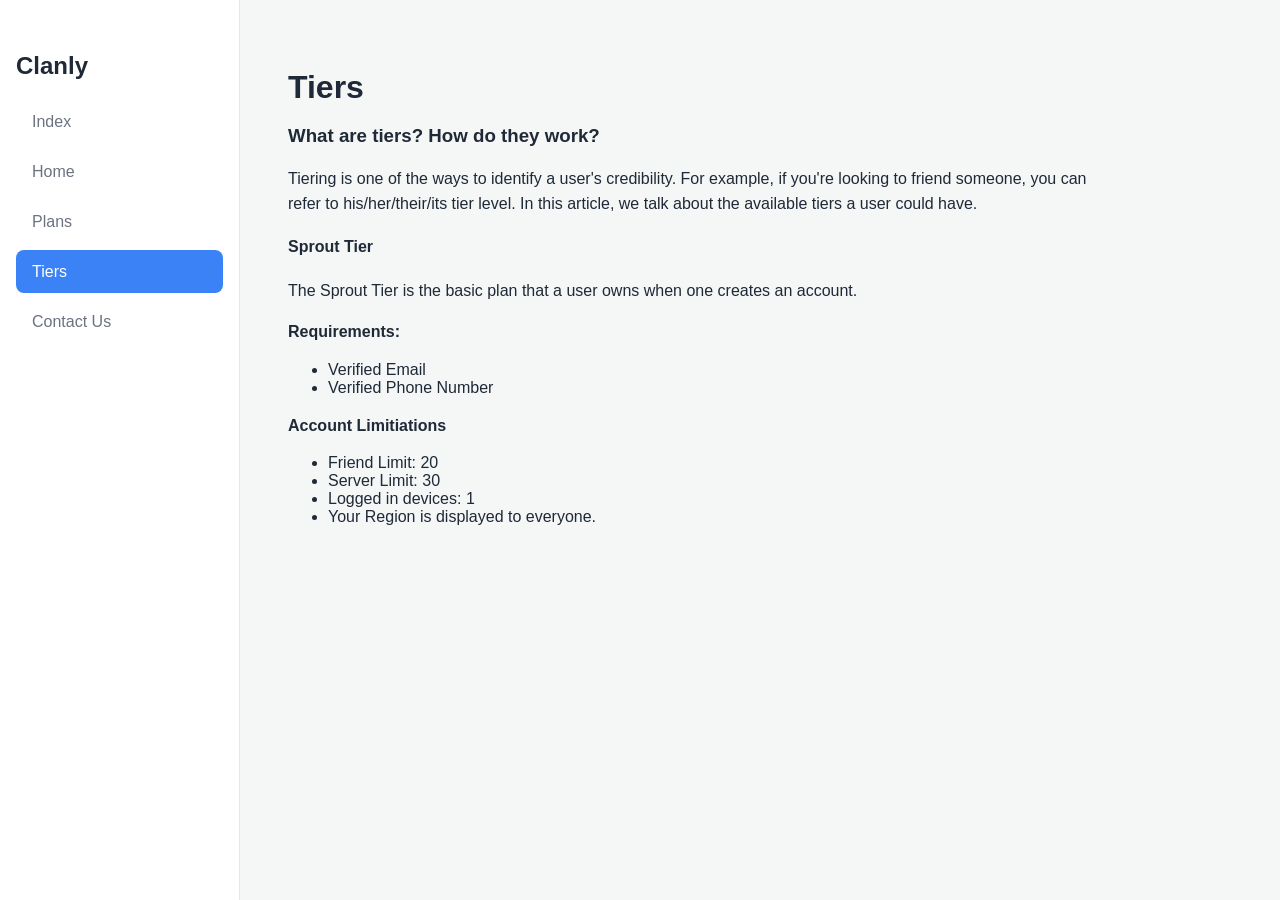
==== tiers.html @ eae49653 "Create tiers.html" ====
<!DOCTYPE html>
<html>
<head>
    <link rel="stylesheet" href="style.css">
    <title>Clanly Index</title>
</head>
<body>
    <nav class="sidebar">
    <h2>Clanly</h2>
    <ul>
        <li><a href="index.html">Index</a></li>
        <li><a href="home.html">Home</a></li>
        <li><a href="plans.html">Plans</a></li>
        <li><a href="tiers.html" class="active">Tiers</a></li>
        <li><a href="contact-us.html">Contact Us</a></li>
    </ul>
    </nav>

    <div class="content">
      <h1>Tiers</h1>
      <h3>What are tiers? How do they work?</h3>
      <p>Tiering is one of the ways to identify a user's credibility. For example, if you're looking to friend someone, you can refer to his/her/their/its tier level. In this article, we talk about the available tiers a user could have.</p>
      <h4>Sprout Tier</h4>
      <p>The Sprout Tier is the basic plan that a user owns when one creates an account.</p>
      <p><b>Requirements:</b></p>
      <ul>
        <li>Verified Email</li>
        <li>Verified Phone Number</li>
      </ul>
      <p><b>Account Limitiations</b></p>
      <ul>
        <li>Friend Limit: 20</li>
        <li>Server Limit: 30</li>
        <li>Logged in devices: 1</li>
        <li>Your Region is displayed to everyone.</li>
      </ul>
      
    </div>
</body>
</html>
---- style.css ----
/* --- 1. Variables & Global Styles --- */
:root {
    --bg-color: #f4f7f6;
    --sidebar-color: #ffffff;
    --accent-color: #3b82f6;   /* The Blue color */
    --text-main: #1f2937;
    --text-muted: #6b7280;
    --border-color: #e5e7eb;
}

* {
    box-sizing: border-box;
}

body {
    margin: 0;
    font-family: 'Inter', sans-serif, system-ui;
    background-color: var(--bg-color);
    color: var(--text-main);
    display: flex; /* Keeps sidebar and content side-by-side */
}

/* --- 2. Sidebar Styling --- */
.sidebar {
    width: 240px;
    height: 100vh; /* Full screen height */
    background: var(--sidebar-color);
    border-right: 1px solid var(--border-color);
    position: fixed; /* Stays in place when you scroll content */
    padding: 2rem 1rem;
    
    /* Makes only the sidebar scrollable if you have many links */
    overflow-y: auto;
    overflow-x: hidden;
}

.logo {
    font-size: 1.25rem;
    font-weight: 700;
    color: var(--accent-color);
    margin-bottom: 2rem;
    padding-left: 0.8rem;
}

.sidebar ul {
    list-style: none;
    padding: 0;
    margin: 0;
}

.sidebar li {
    margin-bottom: 0.4rem;
}

.sidebar a {
    text-decoration: none;
    color: var(--text-muted);
    padding: 0.8rem 1rem;
    display: block;
    border-radius: 8px;
    transition: all 0.2s ease;
    font-weight: 500;
}

/* Hover effect for all links */
.sidebar a:hover {
    background: #f3f4f6;
    color: var(--text-main);
}

/* --- 3. The "Active Page" Highlight --- */
/* Add class="active" to the link in your HTML to turn it blue */
.sidebar a.active {
    background: var(--accent-color);
    color: white;
}

.sidebar a.active:hover {
    background: #2563eb; /* Slightly darker blue on hover */
}

/* --- 4. Main Content Area --- */
.content {
    margin-left: 240px; /* Must match the width of the sidebar */
    padding: 3rem;
    width: 100%;
    max-width: 900px;
}

h1 {
    font-size: 2rem;
    margin-bottom: 1rem;
}

p {
    line-height: 1.6;
    color: var(--text-main);
}

/* --- 5. Clean Scrollbar for Sidebar --- */
.sidebar::-webkit-scrollbar {
    width: 5px;
}

.sidebar::-webkit-scrollbar-thumb {
    background: #e5e7eb;
    border-radius: 10px;
}

/* --- 6. Basic Mobile Fix --- */
@media (max-width: 768px) {
    body {
        flex-direction: column;
    }
    .sidebar {
        width: 100%;
        height: auto;
        position: relative;
        border-right: none;
        border-bottom: 1px solid var(--border-color);
    }
    .content {
        margin-left: 0;
        padding: 1.5rem;
    }
}
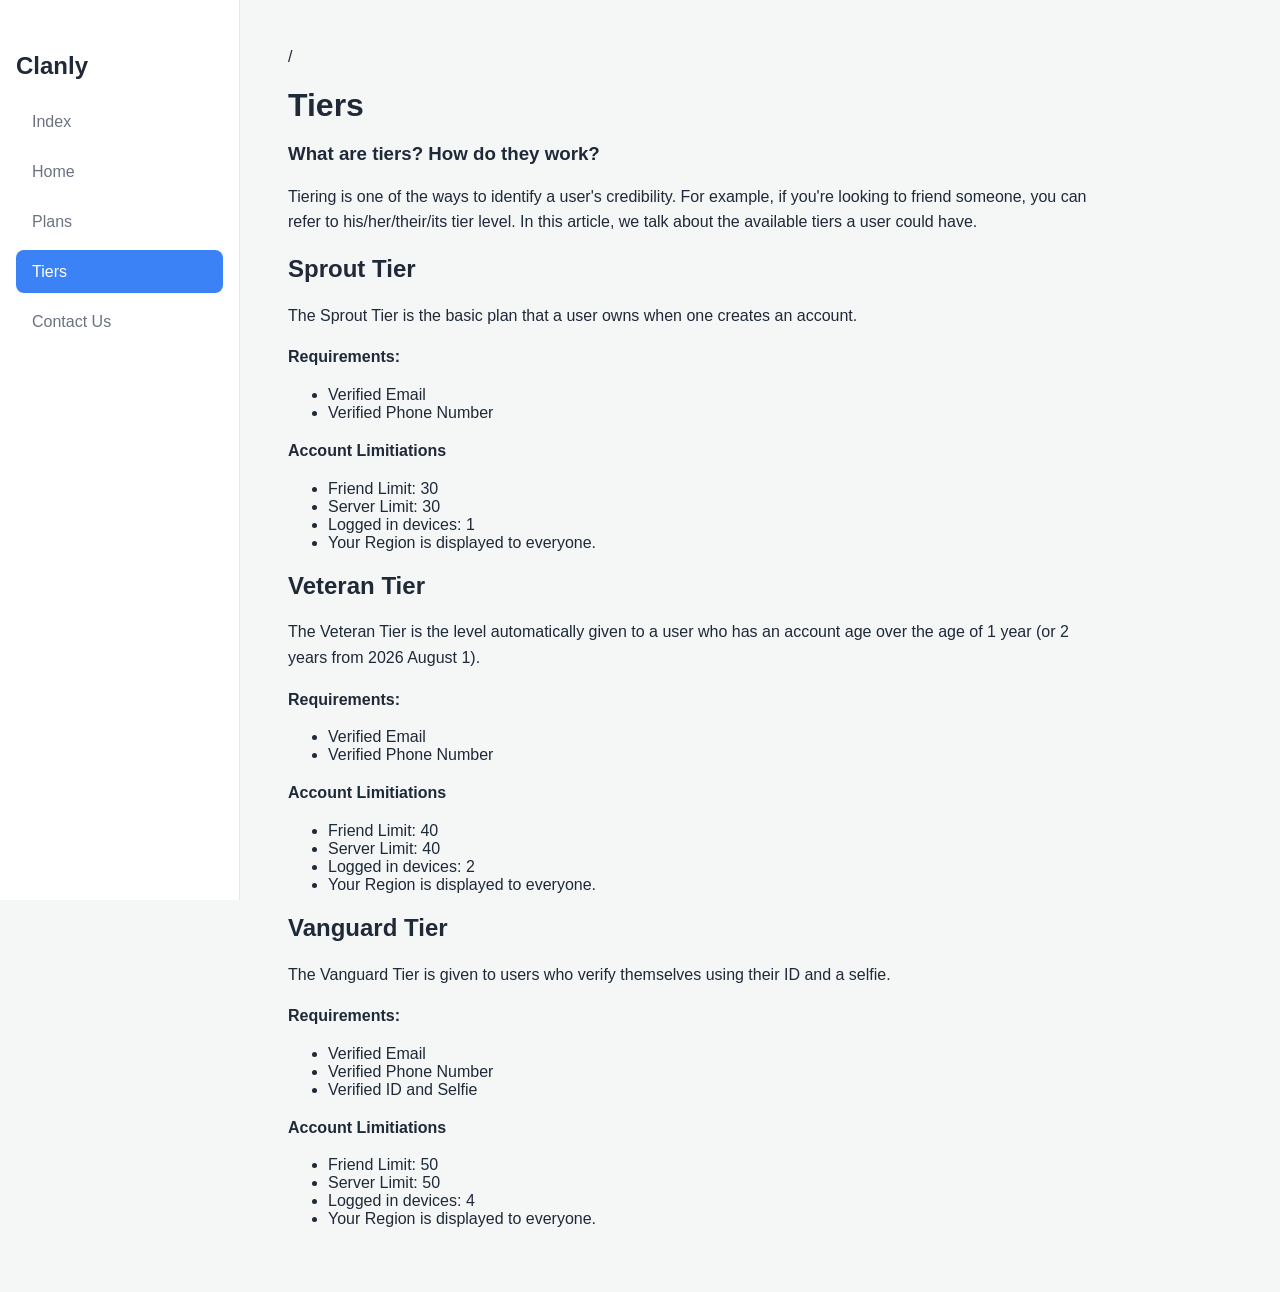
==== commit f8d36528: "Update tiers.html" ====
--- a/tiers.html
+++ b/tiers.html
@@ -17,24 +17,56 @@
     </nav>
 
     <div class="content">
-      <h1>Tiers</h1>
-      <h3>What are tiers? How do they work?</h3>
-      <p>Tiering is one of the ways to identify a user's credibility. For example, if you're looking to friend someone, you can refer to his/her/their/its tier level. In this article, we talk about the available tiers a user could have.</p>
-      <h4>Sprout Tier</h4>
-      <p>The Sprout Tier is the basic plan that a user owns when one creates an account.</p>
-      <p><b>Requirements:</b></p>
-      <ul>
-        <li>Verified Email</li>
-        <li>Verified Phone Number</li>
-      </ul>
-      <p><b>Account Limitiations</b></p>
-      <ul>
-        <li>Friend Limit: 20</li>
-        <li>Server Limit: 30</li>
-        <li>Logged in devices: 1</li>
-        <li>Your Region is displayed to everyone.</li>
-      </ul>
-      
+        /
+        <h1>Tiers</h1>
+        <h3>What are tiers? How do they work?</h3>
+        <p>Tiering is one of the ways to identify a user's credibility. For example, if you're looking to friend someone, you can refer to his/her/their/its tier level. In this article, we talk about the available tiers a user could have.</p>
+        
+        <h2>Sprout Tier</h2>
+        <p>The Sprout Tier is the basic plan that a user owns when one creates an account.</p>
+        <p><b>Requirements:</b></p>
+        <ul>
+          <li>Verified Email</li>
+          <li>Verified Phone Number</li>
+        </ul>
+        <p><b>Account Limitiations</b></p>
+        <ul>
+          <li>Friend Limit: 30</li>
+          <li>Server Limit: 30</li>
+          <li>Logged in devices: 1</li>
+          <li>Your Region is displayed to everyone.</li>
+        </ul>
+
+        <h2>Veteran Tier</h2>
+        <p>The Veteran Tier is the level automatically given to a user who has an account age over the age of 1 year (or 2 years from 2026 August 1).</p>
+        <p><b>Requirements:</b></p>
+        <ul>
+          <li>Verified Email</li>
+          <li>Verified Phone Number</li>
+        </ul>
+        <p><b>Account Limitiations</b></p>
+        <ul>
+          <li>Friend Limit: 40</li>
+          <li>Server Limit: 40</li>
+          <li>Logged in devices: 2</li>
+          <li>Your Region is displayed to everyone.</li>
+        </ul>
+
+        <h2>Vanguard Tier</h2>
+        <p>The Vanguard Tier is given to users who verify themselves using their ID and a selfie.</p>
+        <p><b>Requirements:</b></p>
+        <ul>
+          <li>Verified Email</li>
+          <li>Verified Phone Number</li>
+          <li>Verified ID and Selfie</li>
+        </ul>
+        <p><b>Account Limitiations</b></p>
+        <ul>
+          <li>Friend Limit: 50</li>
+          <li>Server Limit: 50</li>
+          <li>Logged in devices: 4</li>
+          <li>Your Region is displayed to everyone.</li>
+        </ul>
     </div>
 </body>
 </html>
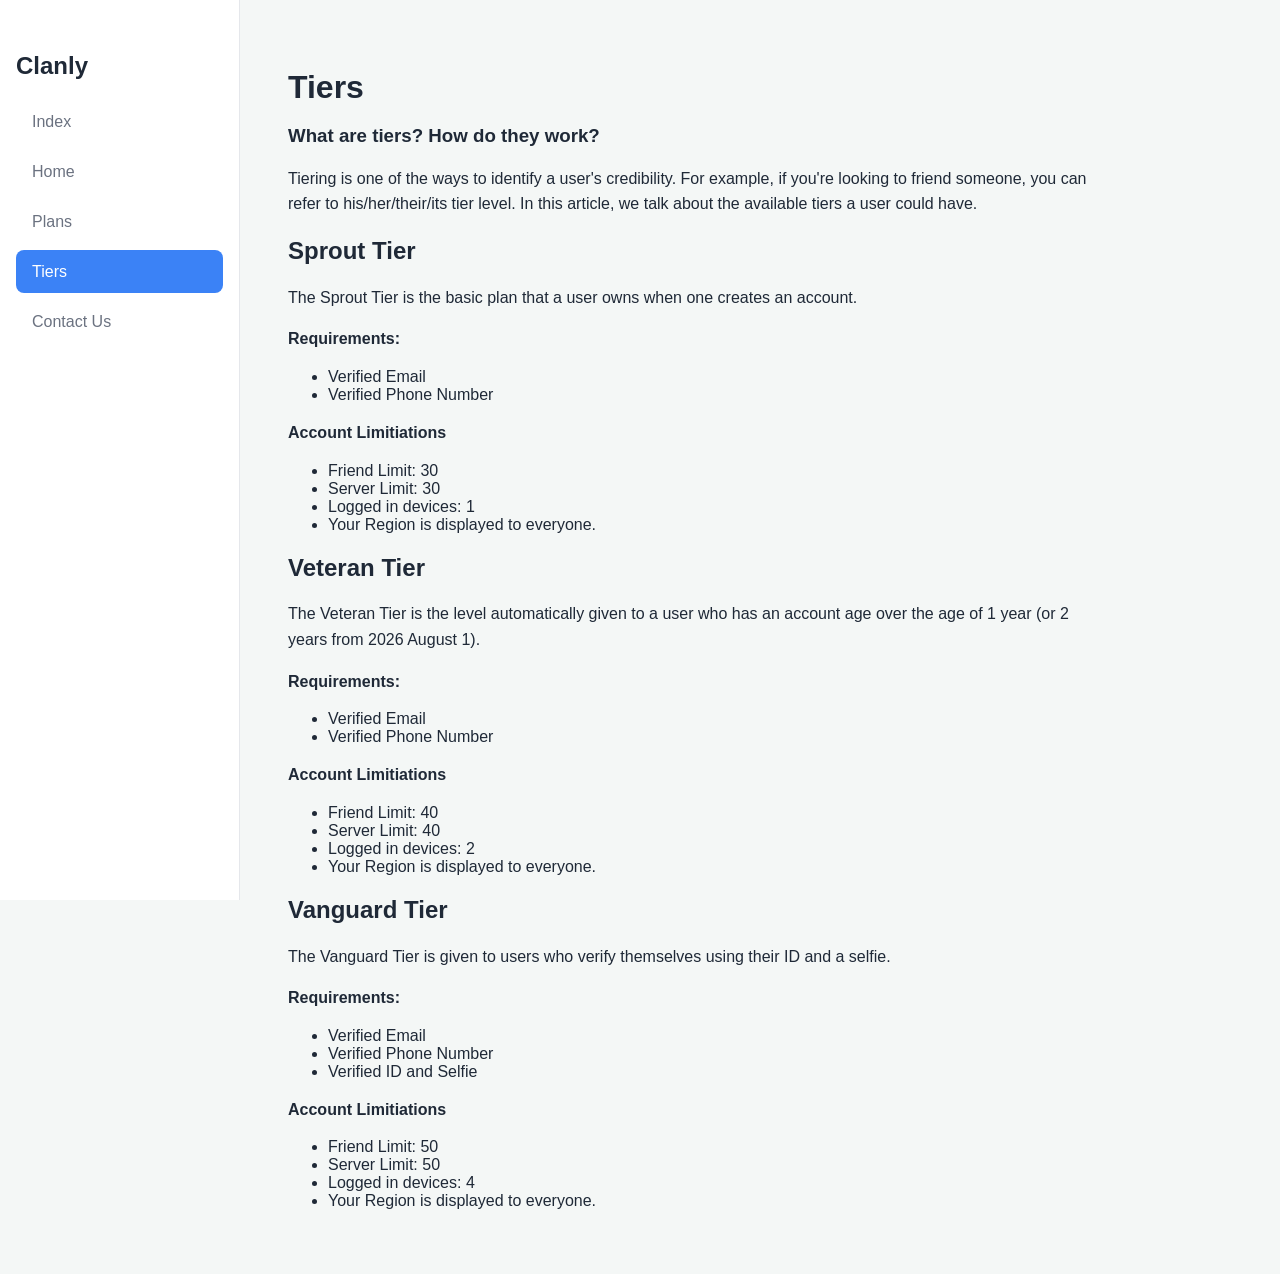
==== commit c2ae27ed: "Update tiers.html" ====
--- a/tiers.html
+++ b/tiers.html
@@ -17,7 +17,7 @@
     </nav>
 
     <div class="content">
-        /
+        
         <h1>Tiers</h1>
         <h3>What are tiers? How do they work?</h3>
         <p>Tiering is one of the ways to identify a user's credibility. For example, if you're looking to friend someone, you can refer to his/her/their/its tier level. In this article, we talk about the available tiers a user could have.</p>
